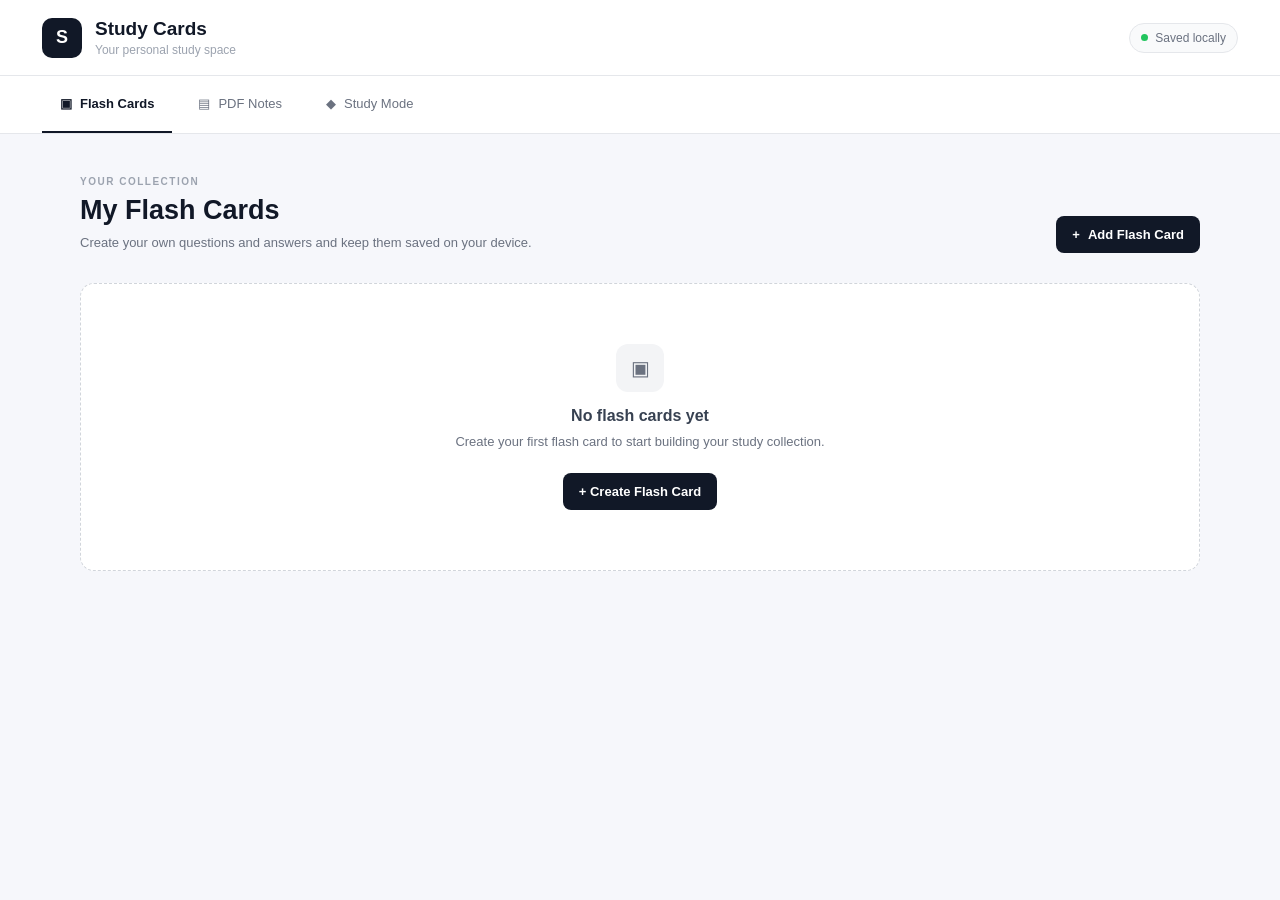
==== index.html @ cb4cbb27 "Rename projectjess.html to index.html" ====
<!DOCTYPE html>
<html lang="en">
<head>
    <meta charset="UTF-8">
    <meta name="viewport" content="width=device-width, initial-scale=1.0">

    <title>Study Cards</title>

    <meta name="theme-color" content="#111827">

    <link rel="stylesheet" href="style.css">
    <link rel="manifest" href="manifest.json">
</head>

<body>

    <!-- ================= HEADER ================= -->

    <header class="topbar">

        <div class="brand">
            <div class="brand-icon">S</div>

            <div>
                <h1>Study Cards</h1>
                <p>Your personal study space</p>
            </div>
        </div>

        <div class="offline-status">
            <span class="status-dot"></span>
            Saved locally
        </div>

    </header>


    <!-- ================= NAVIGATION ================= -->

    <nav class="tabs">

        <button class="tab active" data-tab="flashcardsTab">
            <span class="tab-icon">▣</span>
            <span>Flash Cards</span>
        </button>

        <button class="tab" data-tab="notesTab">
            <span class="tab-icon">▤</span>
            <span>PDF Notes</span>
        </button>

        <button class="tab" data-tab="studyTab">
            <span class="tab-icon">◆</span>
            <span>Study Mode</span>
        </button>

    </nav>


    <!-- ================= MAIN ================= -->

    <main>


        <!-- ==================================================
             FLASH CARDS
        ================================================== -->

        <section id="flashcardsTab" class="tab-content active">

            <div class="page-heading">

                <div>
                    <div class="eyebrow">YOUR COLLECTION</div>

                    <h2>My Flash Cards</h2>

                    <p>
                        Create your own questions and answers
                        and keep them saved on your device.
                    </p>
                </div>

                <button id="addCardBtn" class="primary-btn">
                    <span>+</span>
                    Add Flash Card
                </button>

            </div>


            <div
                id="flashcardsContainer"
                class="card-grid">
            </div>


            <div
                id="flashcardsEmpty"
                class="empty-state">

                <div class="empty-icon">▣</div>

                <h3>No flash cards yet</h3>

                <p>
                    Create your first flash card to start
                    building your study collection.
                </p>

                <button
                    class="primary-btn"
                    onclick="document.getElementById('addCardBtn').click()">

                    + Create Flash Card

                </button>

            </div>

        </section>



        <!-- ==================================================
             PDF NOTES
        ================================================== -->

        <section id="notesTab" class="tab-content">

            <div class="page-heading">

                <div>
                    <div class="eyebrow">YOUR FILES</div>

                    <h2>PDF Notes</h2>

                    <p>
                        Store your PDF study materials
                        directly on this device.
                    </p>
                </div>


                <label class="primary-btn upload-btn">

                    <span>+</span>
                    Add PDF

                    <input
                        id="pdfInput"
                        type="file"
                        accept="application/pdf"
                        hidden>

                </label>

            </div>


            <div
                id="pdfContainer"
                class="pdf-grid">
            </div>


            <div
                id="pdfEmpty"
                class="empty-state">

                <div class="empty-icon">▤</div>

                <h3>No PDF notes yet</h3>

                <p>
                    Upload your lecture notes,
                    reviewers, or other PDF materials.
                </p>

                <label class="primary-btn upload-btn">

                    + Upload PDF

                    <input
                        type="file"
                        accept="application/pdf"
                        hidden
                        onchange="document.getElementById('pdfInput').files = this.files; document.getElementById('pdfInput').dispatchEvent(new Event('change'))">

                </label>

            </div>

        </section>



        <!-- ==================================================
             STUDY MODE
        ================================================== -->

        <section id="studyTab" class="tab-content">

            <div class="page-heading study-heading">

                <div>

                    <div class="eyebrow">PRACTICE</div>

                    <h2>Study Mode</h2>

                    <p>
                        Review your flash cards in different
                        question formats.
                    </p>

                </div>


                <div class="study-controls">

                    <div class="select-wrapper">

                        <label for="cardType">
                            Card Type
                        </label>

                        <select id="cardType">

                            <option value="classic">
                                Classic Q&A
                            </option>

                            <option value="reverse">
                                Reverse
                            </option>

                            <option value="multiple">
                                Multiple Choice
                            </option>

                            <option value="truefalse">
                                True or False
                            </option>

                        </select>

                    </div>


                    <button
                        id="shuffleBtn"
                        class="primary-btn">

                        <span>↻</span>
                        Shuffle

                    </button>

                </div>

            </div>


            <div
                id="studyEmpty"
                class="empty-state">

                <div class="empty-icon">◆</div>

                <h3>Ready to study?</h3>

                <p>
                    Add some flash cards first,
                    then come here to practice.
                </p>

            </div>


            <div
                id="studyArea"
                class="study-area hidden">

                <div class="study-top">

                    <span id="studyCounter">
                        Card 1 of 1
                    </span>

                </div>


                <div class="study-card">

                    <div class="study-card-label">
                        <span class="label-line"></span>

                        <span id="studyLabel">
                            Question
                        </span>

                    </div>


                    <h3 id="studyQuestion">
                    </h3>


                    <div
                        id="choices"
                        class="choices">
                    </div>


                    <button
                        id="showAnswerBtn"
                        class="show-answer-btn">

                        Show Answer

                    </button>


                    <div
                        id="studyAnswer"
                        class="study-answer hidden">
                    </div>

                </div>


                <div class="study-navigation">

                    <button
                        id="prevBtn"
                        class="nav-btn">

                        ← Previous

                    </button>


                    <button
                        id="nextBtn"
                        class="nav-btn">

                        Next →

                    </button>

                </div>

            </div>

        </section>

    </main>



    <!-- ==================================================
         FLASHCARD MODAL
    ================================================== -->

    <div
        id="cardModal"
        class="modal hidden">

        <div class="modal-box">

            <button
                id="closeModalBtn"
                class="close-btn">

                ×

            </button>


            <div class="modal-icon">
                +
            </div>


            <h2 id="modalTitle">
                Add Flash Card
            </h2>

            <p class="modal-description">
                Add a question and its answer.
            </p>


            <label for="questionInput">
                Question
            </label>

            <textarea
                id="questionInput"
                placeholder="Example: What is the formula for the area of a circle?">
            </textarea>


            <label for="answerInput">
                Answer
            </label>

            <textarea
                id="answerInput"
                placeholder="Example: A = πr²">
            </textarea>


            <div class="modal-actions">

                <button
                    id="closeModalBtn2"
                    class="cancel-btn">

                    Cancel

                </button>


                <button
                    id="saveCardBtn"
                    class="primary-btn">

                    Save Flash Card

                </button>

            </div>

        </div>

    </div>


    <!-- ================= JAVASCRIPT ================= -->

    <script src="script.js"></script>

</body>
</html>
---- style.css ----
/* =====================================================
   RESET
===================================================== */

* {
    box-sizing: border-box;
    margin: 0;
    padding: 0;
}


body {
    font-family:
        Inter,
        -apple-system,
        BlinkMacSystemFont,
        "Segoe UI",
        Arial,
        sans-serif;

    background: #f6f7fb;
    color: #111827;

    min-height: 100vh;
}


/* =====================================================
   HEADER
===================================================== */

.topbar {
    height: 76px;

    background: #ffffff;

    border-bottom: 1px solid #e5e7eb;

    display: flex;
    align-items: center;
    justify-content: space-between;

    padding: 0 42px;
}


.brand {
    display: flex;
    align-items: center;
    gap: 13px;
}


.brand-icon {
    width: 40px;
    height: 40px;

    border-radius: 10px;

    background: #111827;
    color: #ffffff;

    display: flex;
    align-items: center;
    justify-content: center;

    font-weight: 700;
    font-size: 18px;
}


.brand h1 {
    font-size: 19px;
    font-weight: 700;

    line-height: 1.2;
}


.brand p {
    font-size: 12px;
    color: #9ca3af;

    margin-top: 2px;
}


.offline-status {
    display: flex;
    align-items: center;
    gap: 7px;

    font-size: 12px;
    color: #6b7280;

    background: #f9fafb;

    border: 1px solid #e5e7eb;

    padding: 7px 11px;

    border-radius: 20px;
}


.status-dot {
    width: 7px;
    height: 7px;

    border-radius: 50%;

    background: #22c55e;
}


/* =====================================================
   TABS
===================================================== */

.tabs {
    height: 58px;

    background: #ffffff;

    border-bottom: 1px solid #e5e7eb;

    display: flex;

    padding-left: 42px;

    gap: 8px;
}


.tab {
    border: none;

    background: transparent;

    color: #6b7280;

    font-size: 13px;

    padding: 0 18px;

    cursor: pointer;

    display: flex;
    align-items: center;

    gap: 8px;

    border-bottom: 2px solid transparent;

    transition: 0.2s;
}


.tab:hover {
    color: #111827;
}


.tab.active {
    color: #111827;

    border-bottom-color: #111827;

    font-weight: 600;
}


.tab-icon {
    font-size: 13px;
}


/* =====================================================
   MAIN
===================================================== */

main {
    max-width: 1180px;

    margin: 0 auto;

    padding: 42px 30px 70px;
}


.tab-content {
    display: none;
}


.tab-content.active {
    display: block;
}


/* =====================================================
   PAGE HEADING
===================================================== */

.page-heading {
    display: flex;

    justify-content: space-between;

    align-items: flex-end;

    gap: 25px;

    margin-bottom: 30px;
}


.eyebrow {
    font-size: 10px;

    font-weight: 700;

    letter-spacing: 1.5px;

    color: #9ca3af;

    margin-bottom: 7px;
}


.page-heading h2 {
    font-size: 27px;

    line-height: 1.2;

    margin-bottom: 7px;
}


.page-heading p {
    color: #6b7280;

    font-size: 13px;

    line-height: 1.5;
}


/* =====================================================
   BUTTONS
===================================================== */

.primary-btn {
    border: none;

    background: #111827;

    color: #ffffff;

    padding: 11px 16px;

    border-radius: 8px;

    font-size: 13px;

    font-weight: 600;

    cursor: pointer;

    display: inline-flex;

    align-items: center;

    justify-content: center;

    gap: 8px;

    transition: 0.2s;

    white-space: nowrap;
}


.primary-btn:hover {
    background: #374151;

    transform: translateY(-1px);
}


.secondary,
.show-answer-btn,
.nav-btn,
.cancel-btn {
    border: 1px solid #e5e7eb;

    background: #ffffff;

    color: #374151;

    padding: 10px 14px;

    border-radius: 8px;

    cursor: pointer;

    font-size: 13px;

    transition: 0.2s;
}


.secondary:hover,
.show-answer-btn:hover,
.nav-btn:hover,
.cancel-btn:hover {
    background: #f3f4f6;
}


/* =====================================================
   FLASHCARD GRID
===================================================== */

.card-grid,
.pdf-grid {
    display: grid;

    grid-template-columns:
        repeat(
            auto-fill,
            minmax(260px, 1fr)
        );

    gap: 16px;
}


.flashcard,
.pdf-card {
    background: #ffffff;

    border: 1px solid #e5e7eb;

    border-radius: 12px;

    padding: 20px;

    transition: 0.2s;
}


.flashcard:hover,
.pdf-card:hover {
    border-color: #d1d5db;

    box-shadow:
        0 8px 25px
        rgba(17, 24, 39, 0.06);

    transform: translateY(-2px);
}


.flashcard h3 {
    font-size: 16px;

    line-height: 1.5;

    margin-bottom: 14px;

    white-space: pre-wrap;
}


.answer-preview {
    color: #6b7280;

    font-size: 13px;

    line-height: 1.6;

    white-space: pre-wrap;
}


.actions {
    display: flex;

    gap: 8px;

    margin-top: 18px;
}


.actions button {
    flex: 1;
}


.delete {
    color: #b42318;
}


/* =====================================================
   PDF CARDS
===================================================== */

.pdf-card {
    display: flex;

    flex-direction: column;

    gap: 7px;
}


.pdf-name {
    font-weight: 600;

    font-size: 14px;

    word-break: break-word;

    line-height: 1.5;
}


.pdf-card > div:nth-child(2) {
    color: #9ca3af;

    font-size: 12px;
}


.pdf-actions {
    display: flex;

    gap: 8px;

    margin-top: 12px;
}


.pdf-actions button {
    flex: 1;
}


.upload-btn {
    cursor: pointer;
}


/* =====================================================
   EMPTY STATE
===================================================== */

.empty-state {
    text-align: center;

    background: #ffffff;

    border: 1px dashed #d1d5db;

    border-radius: 14px;

    padding: 60px 20px;

    color: #6b7280;
}


.empty-icon {
    width: 48px;
    height: 48px;

    border-radius: 12px;

    background: #f3f4f6;

    display: flex;

    align-items: center;

    justify-content: center;

    margin: 0 auto 15px;

    color: #6b7280;

    font-size: 20px;
}


.empty-state h3 {
    color: #374151;

    font-size: 16px;

    margin-bottom: 7px;
}


.empty-state p {
    max-width: 400px;

    margin: 0 auto 20px;

    font-size: 13px;

    line-height: 1.6;
}


/* =====================================================
   STUDY MODE
===================================================== */

.study-heading {
    align-items: flex-end;
}


.study-controls {
    display: flex;

    align-items: flex-end;

    gap: 10px;
}


.select-wrapper {
    display: flex;

    flex-direction: column;

    gap: 5px;
}


.select-wrapper label {
    font-size: 11px;

    color: #6b7280;

    font-weight: 600;
}


.select-wrapper select {
    min-width: 170px;

    padding: 10px 12px;

    border: 1px solid #e5e7eb;

    border-radius: 8px;

    background: #ffffff;

    color: #374151;

    font-size: 13px;

    outline: none;
}


.select-wrapper select:focus {
    border-color: #9ca3af;
}


.study-area {
    max-width: 700px;

    margin: 35px auto 0;
}


.study-top {
    text-align: center;

    margin-bottom: 12px;

    color: #9ca3af;

    font-size: 12px;
}


.study-card {
    background: #ffffff;

    border: 1px solid #e5e7eb;

    border-radius: 16px;

    min-height: 350px;

    padding: 45px 40px;

    display: flex;

    flex-direction: column;

    align-items: center;

    justify-content: center;

    text-align: center;

    box-shadow:
        0 10px 35px
        rgba(17, 24, 39, 0.05);
}


.study-card-label {
    display: flex;

    align-items: center;

    gap: 7px;

    color: #9ca3af;

    font-size: 10px;

    text-transform: uppercase;

    letter-spacing: 1.5px;

    font-weight: 700;
}


.label-line {
    width: 16px;

    height: 2px;

    background: #9ca3af;
}


.study-card h3 {
    font-size: 25px;

    line-height: 1.5;

    margin: 20px 0 25px;

    max-width: 600px;

    white-space: pre-wrap;
}


.choices {
    width: 100%;

    max-width: 520px;

    display: grid;

    gap: 9px;

    margin-bottom: 20px;
}


.choice {
    width: 100%;

    padding: 13px 15px;

    border: 1px solid #e5e7eb;

    border-radius: 9px;

    background: #ffffff;

    color: #374151;

    cursor: pointer;

    text-align: left;

    font-size: 13px;

    transition: 0.2s;
}


.choice:hover:not(:disabled) {
    background: #f9fafb;

    border-color: #9ca3af;
}


.choice.correct {
    border-color: #111827;

    background: #f3f4f6;
}


.choice.wrong {
    opacity: 0.55;

    text-decoration: line-through;
}


.show-answer-btn {
    min-width: 130px;
}


.study-answer {
    width: 100%;

    max-width: 550px;

    margin-top: 18px;

    padding: 17px;

    background: #f9fafb;

    border: 1px solid #e5e7eb;

    border-radius: 10px;

    color: #374151;

    font-size: 14px;

    line-height: 1.6;

    white-space: pre-wrap;
}


.study-navigation {
    display: flex;

    justify-content: space-between;

    margin-top: 14px;
}


.nav-btn {
    min-width: 110px;
}


/* =====================================================
   MODAL
===================================================== */

.modal {
    position: fixed;

    inset: 0;

    z-index: 1000;

    background:
        rgba(17, 24, 39, 0.55);

    display: flex;

    align-items: center;

    justify-content: center;

    padding: 20px;
}


.modal-box {
    width: min(540px, 100%);

    background: #ffffff;

    border-radius: 16px;

    padding: 30px;

    position: relative;

    box-shadow:
        0 20px 60px
        rgba(0, 0, 0, 0.2);
}


.modal-icon {
    width: 38px;
    height: 38px;

    border-radius: 9px;

    background: #111827;

    color: #ffffff;

    display: flex;

    align-items: center;

    justify-content: center;

    font-size: 20px;

    margin-bottom: 17px;
}


.modal-box h2 {
    font-size: 21px;

    margin-bottom: 5px;
}


.modal-description {
    color: #9ca3af;

    font-size: 12px;

    margin-bottom: 20px;
}


.modal-box label {
    display: block;

    font-size: 12px;

    font-weight: 600;

    color: #374151;

    margin: 15px 0 7px;
}


.modal-box textarea {
    width: 100%;

    min-height: 90px;

    padding: 12px;

    resize: vertical;

    border: 1px solid #e5e7eb;

    border-radius: 9px;

    font-family: inherit;

    font-size: 13px;

    color: #111827;

    outline: none;
}


.modal-box textarea:focus {
    border-color: #9ca3af;

    box-shadow:
        0 0 0 3px
        rgba(17, 24, 39, 0.05);
}


.close-btn {
    position: absolute;

    right: 18px;

    top: 15px;

    border: none;

    background: transparent;

    font-size: 27px;

    color: #9ca3af;

    cursor: pointer;
}


.close-btn:hover {
    color: #111827;
}


.modal-actions {
    display: flex;

    justify-content: flex-end;

    gap: 8px;

    margin-top: 20px;
}


.cancel-btn {
    padding-left: 18px;

    padding-right: 18px;
}


/* =====================================================
   HIDDEN
===================================================== */

.hidden {
    display: none !important;
}


/* =====================================================
   MOBILE
===================================================== */

@media (max-width: 700px) {

    .topbar {
        padding: 0 18px;

        height: 70px;
    }


    .offline-status {
        display: none;
    }


    .tabs {
        padding-left: 8px;

        overflow-x: auto;
    }


    .tab {
        padding: 0 13px;

        white-space: nowrap;
    }


    main {
        padding: 28px 16px 50px;
    }


    .page-heading {
        flex-direction: column;

        align-items: stretch;
    }


    .page-heading h2 {
        font-size: 23px;
    }


    .primary-btn {
        width: fit-content;
    }


    .study-controls {
        align-items: stretch;

        flex-direction: column;
    }


    .select-wrapper select {
        width: 100%;
    }


    .study-card {
        padding: 35px 18px;

        min-height: 320px;
    }


    .study-card h3 {
        font-size: 20px;
    }


    .modal-box {
        padding: 25px 20px;
    }

}
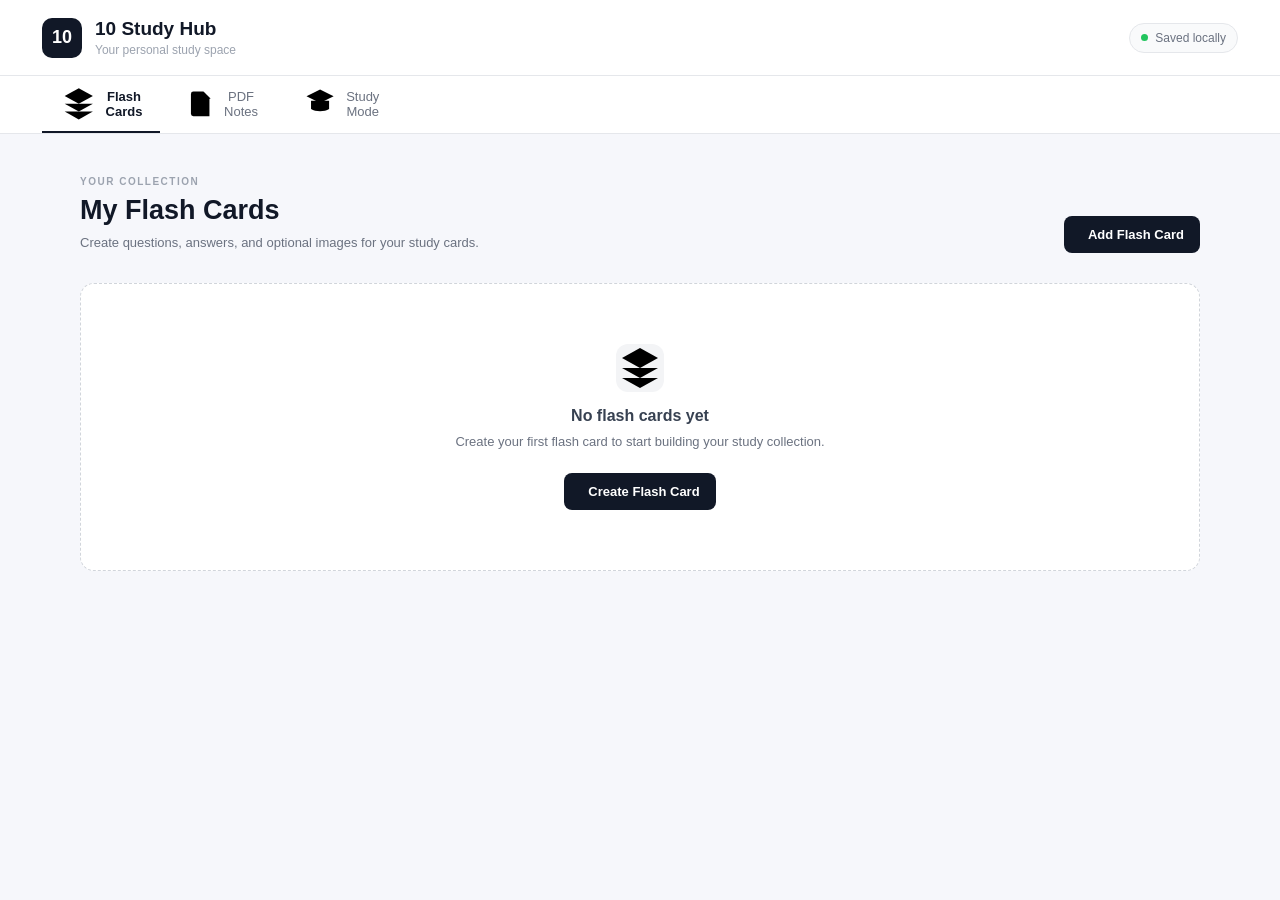
==== commit 39920495: "Revamp index.html with new layout and features Updated the title and added a description meta tag. E" ====
--- a/index.html
+++ b/index.html
@@ -4,9 +4,10 @@
     <meta charset="UTF-8">
     <meta name="viewport" content="width=device-width, initial-scale=1.0">
 
-    <title>Study Cards</title>
+    <title>10 Study Hub</title>
 
     <meta name="theme-color" content="#111827">
+    <meta name="description" content="10 Study Hub - your personal study space">
 
     <link rel="stylesheet" href="style.css">
     <link rel="manifest" href="manifest.json">
@@ -14,383 +15,510 @@
 
 <body>
 
-    <!-- ================= HEADER ================= -->
-
-    <header class="topbar">
-
-        <div class="brand">
-            <div class="brand-icon">S</div>
-
-            <div>
-                <h1>Study Cards</h1>
-                <p>Your personal study space</p>
-            </div>
-        </div>
-
-        <div class="offline-status">
-            <span class="status-dot"></span>
-            Saved locally
-        </div>
-
-    </header>
-
-
-    <!-- ================= NAVIGATION ================= -->
-
-    <nav class="tabs">
-
-        <button class="tab active" data-tab="flashcardsTab">
-            <span class="tab-icon">▣</span>
-            <span>Flash Cards</span>
+<!-- ==================================================
+     HEADER
+================================================== -->
+
+<header class="topbar">
+
+    <div class="brand">
+
+        <div class="brand-icon">
+            <span>10</span>
+        </div>
+
+        <div>
+            <h1>10 Study Hub</h1>
+            <p>Your personal study space</p>
+        </div>
+
+    </div>
+
+    <div class="offline-status">
+        <span class="status-dot"></span>
+        Saved locally
+    </div>
+
+</header>
+
+
+<!-- ==================================================
+     NAVIGATION
+================================================== -->
+
+<nav class="tabs">
+
+    <button class="tab active" data-tab="flashcardsTab">
+
+        <svg class="icon" viewBox="0 0 24 24">
+            <path d="M12 2 3 7l9 5 9-5-9-5Z"/>
+            <path d="M3 12l9 5 9-5"/>
+            <path d="M3 17l9 5 9-5"/>
+        </svg>
+
+        <span>Flash Cards</span>
+
+    </button>
+
+
+    <button class="tab" data-tab="notesTab">
+
+        <svg class="icon" viewBox="0 0 24 24">
+            <path d="M6 2h8l5 5v15H6a2 2 0 0 1-2-2V4a2 2 0 0 1 2-2Z"/>
+            <path d="M14 2v6h6"/>
+            <path d="M8 14h8M8 18h6"/>
+        </svg>
+
+        <span>PDF Notes</span>
+
+    </button>
+
+
+    <button class="tab" data-tab="studyTab">
+
+        <svg class="icon" viewBox="0 0 24 24">
+            <path d="M3 7.5 12 3l9 4.5-9 4.5-9-4.5Z"/>
+            <path d="M6 10.5V16c3 2 9 2 12 0v-5.5"/>
+            <path d="M21 8v6"/>
+        </svg>
+
+        <span>Study Mode</span>
+
+    </button>
+
+</nav>
+
+
+<!-- ==================================================
+     MAIN
+================================================== -->
+
+<main>
+
+
+<!-- ==================================================
+     FLASH CARDS
+================================================== -->
+
+<section id="flashcardsTab" class="tab-content active">
+
+    <div class="page-heading">
+
+        <div>
+
+            <div class="eyebrow">
+                YOUR COLLECTION
+            </div>
+
+            <h2>My Flash Cards</h2>
+
+            <p>
+                Create questions, answers, and optional
+                images for your study cards.
+            </p>
+
+        </div>
+
+
+        <button id="addCardBtn" class="primary-btn">
+
+            <svg class="btn-icon" viewBox="0 0 24 24">
+                <path d="M12 5v14M5 12h14"/>
+            </svg>
+
+            Add Flash Card
+
         </button>
 
-        <button class="tab" data-tab="notesTab">
-            <span class="tab-icon">▤</span>
-            <span>PDF Notes</span>
+    </div>
+
+
+    <div
+        id="flashcardsContainer"
+        class="card-grid">
+    </div>
+
+
+    <div
+        id="flashcardsEmpty"
+        class="empty-state">
+
+        <div class="empty-icon">
+
+            <svg viewBox="0 0 24 24">
+                <path d="M12 2 3 7l9 5 9-5-9-5Z"/>
+                <path d="M3 12l9 5 9-5"/>
+                <path d="M3 17l9 5 9-5"/>
+            </svg>
+
+        </div>
+
+        <h3>No flash cards yet</h3>
+
+        <p>
+            Create your first flash card to start
+            building your study collection.
+        </p>
+
+        <button
+            class="primary-btn"
+            onclick="document.getElementById('addCardBtn').click()">
+
+            <svg class="btn-icon" viewBox="0 0 24 24">
+                <path d="M12 5v14M5 12h14"/>
+            </svg>
+
+            Create Flash Card
+
         </button>
 
-        <button class="tab" data-tab="studyTab">
-            <span class="tab-icon">◆</span>
-            <span>Study Mode</span>
+    </div>
+
+</section>
+
+
+
+<!-- ==================================================
+     PDF NOTES
+================================================== -->
+
+<section id="notesTab" class="tab-content">
+
+    <div class="page-heading">
+
+        <div>
+
+            <div class="eyebrow">
+                YOUR FILES
+            </div>
+
+            <h2>PDF Notes</h2>
+
+            <p>
+                Store your PDF study materials
+                directly on this device.
+            </p>
+
+        </div>
+
+
+        <label class="primary-btn upload-btn">
+
+            <svg class="btn-icon" viewBox="0 0 24 24">
+                <path d="M12 16V4"/>
+                <path d="m7 9 5-5 5 5"/>
+                <path d="M5 20h14"/>
+            </svg>
+
+            Add PDF
+
+            <input
+                id="pdfInput"
+                type="file"
+                accept="application/pdf"
+                hidden>
+
+        </label>
+
+    </div>
+
+
+    <div
+        id="pdfContainer"
+        class="pdf-grid">
+    </div>
+
+
+    <div
+        id="pdfEmpty"
+        class="empty-state">
+
+        <div class="empty-icon">
+
+            <svg viewBox="0 0 24 24">
+                <path d="M6 2h8l5 5v15H6a2 2 0 0 1-2-2V4a2 2 0 0 1 2-2Z"/>
+                <path d="M14 2v6h6"/>
+                <path d="M8 14h8M8 18h6"/>
+            </svg>
+
+        </div>
+
+        <h3>No PDF notes yet</h3>
+
+        <p>
+            Upload your lecture notes,
+            reviewers, or other PDF materials.
+        </p>
+
+
+        <label class="primary-btn upload-btn">
+
+            <svg class="btn-icon" viewBox="0 0 24 24">
+                <path d="M12 16V4"/>
+                <path d="m7 9 5-5 5 5"/>
+                <path d="M5 20h14"/>
+            </svg>
+
+            Upload PDF
+
+            <input
+                type="file"
+                accept="application/pdf"
+                hidden
+                onchange="
+                    const input = document.getElementById('pdfInput');
+                    const dataTransfer = new DataTransfer();
+                    dataTransfer.items.add(this.files[0]);
+                    input.files = dataTransfer.files;
+                    input.dispatchEvent(new Event('change'));
+                ">
+
+        </label>
+
+    </div>
+
+</section>
+
+
+
+<!-- ==================================================
+     STUDY MODE
+================================================== -->
+
+<section id="studyTab" class="tab-content">
+
+    <div class="page-heading study-heading">
+
+        <div>
+
+            <div class="eyebrow">
+                PRACTICE
+            </div>
+
+            <h2>Study Mode</h2>
+
+            <p>
+                Review your flash cards in different
+                question formats.
+            </p>
+
+        </div>
+
+
+        <div class="study-controls">
+
+            <div class="select-wrapper">
+
+                <label for="cardType">
+                    Card Type
+                </label>
+
+                <select id="cardType">
+
+                    <option value="classic">
+                        Classic Q&A
+                    </option>
+
+                    <option value="reverse">
+                        Reverse
+                    </option>
+
+                    <option value="multiple">
+                        Multiple Choice
+                    </option>
+
+                    <option value="truefalse">
+                        True or False
+                    </option>
+
+                </select>
+
+            </div>
+
+
+            <button
+                id="shuffleBtn"
+                class="primary-btn">
+
+                <svg class="btn-icon" viewBox="0 0 24 24">
+                    <path d="M3 7h3c5 0 6 10 12 10h3"/>
+                    <path d="m18 14 3 3-3 3"/>
+                    <path d="M3 17h3c2 0 3-2 4-4"/>
+                    <path d="m18 10 3-3-3-3"/>
+                </svg>
+
+                Shuffle
+
+            </button>
+
+        </div>
+
+    </div>
+
+
+    <div
+        id="studyEmpty"
+        class="empty-state">
+
+        <div class="empty-icon">
+
+            <svg viewBox="0 0 24 24">
+                <circle cx="12" cy="9" r="6"/>
+                <path d="M9 14a3 3 0 0 0 6 0"/>
+                <path d="M12 18v3"/>
+                <path d="M8 21h8"/>
+            </svg>
+
+        </div>
+
+        <h3>Ready to study?</h3>
+
+        <p>
+            Add some flash cards first,
+            then come here to practice.
+        </p>
+
+    </div>
+
+
+    <div
+        id="studyArea"
+        class="study-area hidden">
+
+        <div class="study-top">
+
+            <span id="studyCounter">
+                Card 1 of 1
+            </span>
+
+        </div>
+
+
+        <div class="study-card">
+
+            <div class="study-card-label">
+
+                <span class="label-line"></span>
+
+                <span id="studyLabel">
+                    Question
+                </span>
+
+            </div>
+
+
+            <div id="studyImageContainer"></div>
+
+
+            <h3 id="studyQuestion"></h3>
+
+
+            <div
+                id="choices"
+                class="choices">
+            </div>
+
+
+            <button
+                id="showAnswerBtn"
+                class="show-answer-btn">
+
+                <svg class="btn-icon" viewBox="0 0 24 24">
+                    <path d="M2 12s3.5-6 10-6 10 6 10 6-3.5 6-10 6S2 12 2 12Z"/>
+                    <circle cx="12" cy="12" r="3"/>
+                </svg>
+
+                Show Answer
+
+            </button>
+
+
+            <div
+                id="studyAnswer"
+                class="study-answer hidden">
+            </div>
+
+        </div>
+
+
+        <div class="study-navigation">
+
+            <button
+                id="prevBtn"
+                class="nav-btn">
+
+                <svg class="btn-icon" viewBox="0 0 24 24">
+                    <path d="m15 18-6-6 6-6"/>
+                </svg>
+
+                Previous
+
+            </button>
+
+
+            <button
+                id="nextBtn"
+                class="nav-btn">
+
+                Next
+
+                <svg class="btn-icon" viewBox="0 0 24 24">
+                    <path d="m9 18 6-6-6-6"/>
+                </svg>
+
+            </button>
+
+        </div>
+
+    </div>
+
+</section>
+
+</main>
+
+
+
+<!-- ==================================================
+     FLASHCARD MODAL
+================================================== -->
+
+<div id="cardModal" class="modal hidden">
+
+    <div class="modal-overlay"></div>
+
+    <div class="modal-box">
+
+        <button
+            id="closeModalBtn"
+            class="modal-close"
+            aria-label="Close">
+
+            ×
+
         </button>
 
-    </nav>
-
-
-    <!-- ================= MAIN ================= -->
-
-    <main>
-
-
-        <!-- ==================================================
-             FLASH CARDS
-        ================================================== -->
-
-        <section id="flashcardsTab" class="tab-content active">
-
-            <div class="page-heading">
-
-                <div>
-                    <div class="eyebrow">YOUR COLLECTION</div>
-
-                    <h2>My Flash Cards</h2>
-
-                    <p>
-                        Create your own questions and answers
-                        and keep them saved on your device.
-                    </p>
-                </div>
-
-                <button id="addCardBtn" class="primary-btn">
-                    <span>+</span>
-                    Add Flash Card
-                </button>
-
-            </div>
-
-
-            <div
-                id="flashcardsContainer"
-                class="card-grid">
-            </div>
-
-
-            <div
-                id="flashcardsEmpty"
-                class="empty-state">
-
-                <div class="empty-icon">▣</div>
-
-                <h3>No flash cards yet</h3>
-
-                <p>
-                    Create your first flash card to start
-                    building your study collection.
-                </p>
-
-                <button
-                    class="primary-btn"
-                    onclick="document.getElementById('addCardBtn').click()">
-
-                    + Create Flash Card
-
-                </button>
-
-            </div>
-
-        </section>
-
-
-
-        <!-- ==================================================
-             PDF NOTES
-        ================================================== -->
-
-        <section id="notesTab" class="tab-content">
-
-            <div class="page-heading">
-
-                <div>
-                    <div class="eyebrow">YOUR FILES</div>
-
-                    <h2>PDF Notes</h2>
-
-                    <p>
-                        Store your PDF study materials
-                        directly on this device.
-                    </p>
-                </div>
-
-
-                <label class="primary-btn upload-btn">
-
-                    <span>+</span>
-                    Add PDF
-
-                    <input
-                        id="pdfInput"
-                        type="file"
-                        accept="application/pdf"
-                        hidden>
-
-                </label>
-
-            </div>
-
-
-            <div
-                id="pdfContainer"
-                class="pdf-grid">
-            </div>
-
-
-            <div
-                id="pdfEmpty"
-                class="empty-state">
-
-                <div class="empty-icon">▤</div>
-
-                <h3>No PDF notes yet</h3>
-
-                <p>
-                    Upload your lecture notes,
-                    reviewers, or other PDF materials.
-                </p>
-
-                <label class="primary-btn upload-btn">
-
-                    + Upload PDF
-
-                    <input
-                        type="file"
-                        accept="application/pdf"
-                        hidden
-                        onchange="document.getElementById('pdfInput').files = this.files; document.getElementById('pdfInput').dispatchEvent(new Event('change'))">
-
-                </label>
-
-            </div>
-
-        </section>
-
-
-
-        <!-- ==================================================
-             STUDY MODE
-        ================================================== -->
-
-        <section id="studyTab" class="tab-content">
-
-            <div class="page-heading study-heading">
-
-                <div>
-
-                    <div class="eyebrow">PRACTICE</div>
-
-                    <h2>Study Mode</h2>
-
-                    <p>
-                        Review your flash cards in different
-                        question formats.
-                    </p>
-
-                </div>
-
-
-                <div class="study-controls">
-
-                    <div class="select-wrapper">
-
-                        <label for="cardType">
-                            Card Type
-                        </label>
-
-                        <select id="cardType">
-
-                            <option value="classic">
-                                Classic Q&A
-                            </option>
-
-                            <option value="reverse">
-                                Reverse
-                            </option>
-
-                            <option value="multiple">
-                                Multiple Choice
-                            </option>
-
-                            <option value="truefalse">
-                                True or False
-                            </option>
-
-                        </select>
-
-                    </div>
-
-
-                    <button
-                        id="shuffleBtn"
-                        class="primary-btn">
-
-                        <span>↻</span>
-                        Shuffle
-
-                    </button>
-
-                </div>
-
-            </div>
-
-
-            <div
-                id="studyEmpty"
-                class="empty-state">
-
-                <div class="empty-icon">◆</div>
-
-                <h3>Ready to study?</h3>
-
-                <p>
-                    Add some flash cards first,
-                    then come here to practice.
-                </p>
-
-            </div>
-
-
-            <div
-                id="studyArea"
-                class="study-area hidden">
-
-                <div class="study-top">
-
-                    <span id="studyCounter">
-                        Card 1 of 1
-                    </span>
-
-                </div>
-
-
-                <div class="study-card">
-
-                    <div class="study-card-label">
-                        <span class="label-line"></span>
-
-                        <span id="studyLabel">
-                            Question
-                        </span>
-
-                    </div>
-
-
-                    <h3 id="studyQuestion">
-                    </h3>
-
-
-                    <div
-                        id="choices"
-                        class="choices">
-                    </div>
-
-
-                    <button
-                        id="showAnswerBtn"
-                        class="show-answer-btn">
-
-                        Show Answer
-
-                    </button>
-
-
-                    <div
-                        id="studyAnswer"
-                        class="study-answer hidden">
-                    </div>
-
-                </div>
-
-
-                <div class="study-navigation">
-
-                    <button
-                        id="prevBtn"
-                        class="nav-btn">
-
-                        ← Previous
-
-                    </button>
-
-
-                    <button
-                        id="nextBtn"
-                        class="nav-btn">
-
-                        Next →
-
-                    </button>
-
-                </div>
-
-            </div>
-
-        </section>
-
-    </main>
-
-
-
-    <!-- ==================================================
-         FLASHCARD MODAL
-    ================================================== -->
-
-    <div
-        id="cardModal"
-        class="modal hidden">
-
-        <div class="modal-box">
-
-            <button
-                id="closeModalBtn"
-                class="close-btn">
-
-                ×
-
-            </button>
-
-
-            <div class="modal-icon">
-                +
-            </div>
-
-
-            <h2 id="modalTitle">
-                Add Flash Card
-            </h2>
-
-            <p class="modal-description">
-                Add a question and its answer.
-            </p>
-
+
+        <div class="modal-icon">
+
+            <svg viewBox="0 0 24 24">
+                <path d="M12 2 3 7l9 5 9-5-9-5Z"/>
+                <path d="M3 12l9 5 9-5"/>
+                <path d="M3 17l9 5 9-5"/>
+            </svg>
+
+        </div>
+
+
+        <h2 id="modalTitle">
+            Add Flash Card
+        </h2>
+
+        <p class="modal-description">
+            Create a question, answer, and optional photo.
+        </p>
+
+
+        <div class="form-group">
 
             <label for="questionInput">
                 Question
@@ -398,9 +526,13 @@
 
             <textarea
                 id="questionInput"
-                placeholder="Example: What is the formula for the area of a circle?">
-            </textarea>
-
+                placeholder="Example: What is the formula for slope?"
+                rows="4"></textarea>
+
+        </div>
+
+
+        <div class="form-group">
 
             <label for="answerInput">
                 Answer
@@ -408,39 +540,117 @@
 
             <textarea
                 id="answerInput"
-                placeholder="Example: A = πr²">
-            </textarea>
-
-
-            <div class="modal-actions">
+                placeholder="Enter the answer..."
+                rows="4"></textarea>
+
+        </div>
+
+
+        <!-- PHOTO UPLOAD -->
+
+        <div class="form-group">
+
+            <label for="imageInput">
+
+                Flash Card Image
+
+                <span class="optional-label">
+                    Optional
+                </span>
+
+            </label>
+
+
+            <label
+                class="image-upload-box"
+                for="imageInput">
+
+                <svg
+                    class="upload-image-icon"
+                    viewBox="0 0 24 24">
+
+                    <rect
+                        x="3"
+                        y="4"
+                        width="18"
+                        height="16"
+                        rx="2">
+                    </rect>
+
+                    <circle
+                        cx="8.5"
+                        cy="9"
+                        r="1.5">
+                    </circle>
+
+                    <path d="m21 15-5-5L5 20">
+                    </path>
+
+                </svg>
+
+
+                <span id="imageUploadText">
+                    Click to upload a photo
+                </span>
+
+
+                <small>
+                    JPG, PNG, WEBP • Optional
+                </small>
+
+
+                <input
+                    id="imageInput"
+                    type="file"
+                    accept="image/*"
+                    hidden>
+
+            </label>
+
+
+            <div
+                id="imagePreview"
+                class="image-preview hidden">
+
+                <img
+                    id="previewImage"
+                    alt="Selected image">
+
 
                 <button
-                    id="closeModalBtn2"
-                    class="cancel-btn">
-
-                    Cancel
+                    type="button"
+                    id="removeImageBtn"
+                    class="remove-image-btn">
+
+                    Remove photo
 
                 </button>
 
-
-                <button
-                    id="saveCardBtn"
-                    class="primary-btn">
-
-                    Save Flash Card
-
-                </button>
-
-            </div>
-
-        </div>
-
-    </div>
-
-
-    <!-- ================= JAVASCRIPT ================= -->
-
-    <script src="script.js"></script>
+            </div>
+
+        </div>
+
+
+        <button
+            id="saveCardBtn"
+            class="primary-btn modal-save">
+
+            <svg class="btn-icon" viewBox="0 0 24 24">
+                <path d="M5 4h11l3 3v13H5a2 2 0 0 1-2-2V6a2 2 0 0 1 2-2Z"/>
+                <path d="M7 4v6h8V4"/>
+                <path d="M8 20v-6h8v6"/>
+            </svg>
+
+            Save Flash Card
+
+        </button>
+
+    </div>
+
+</div>
+
+
+<script src="script.js"></script>
 
 </body>
 </html>
